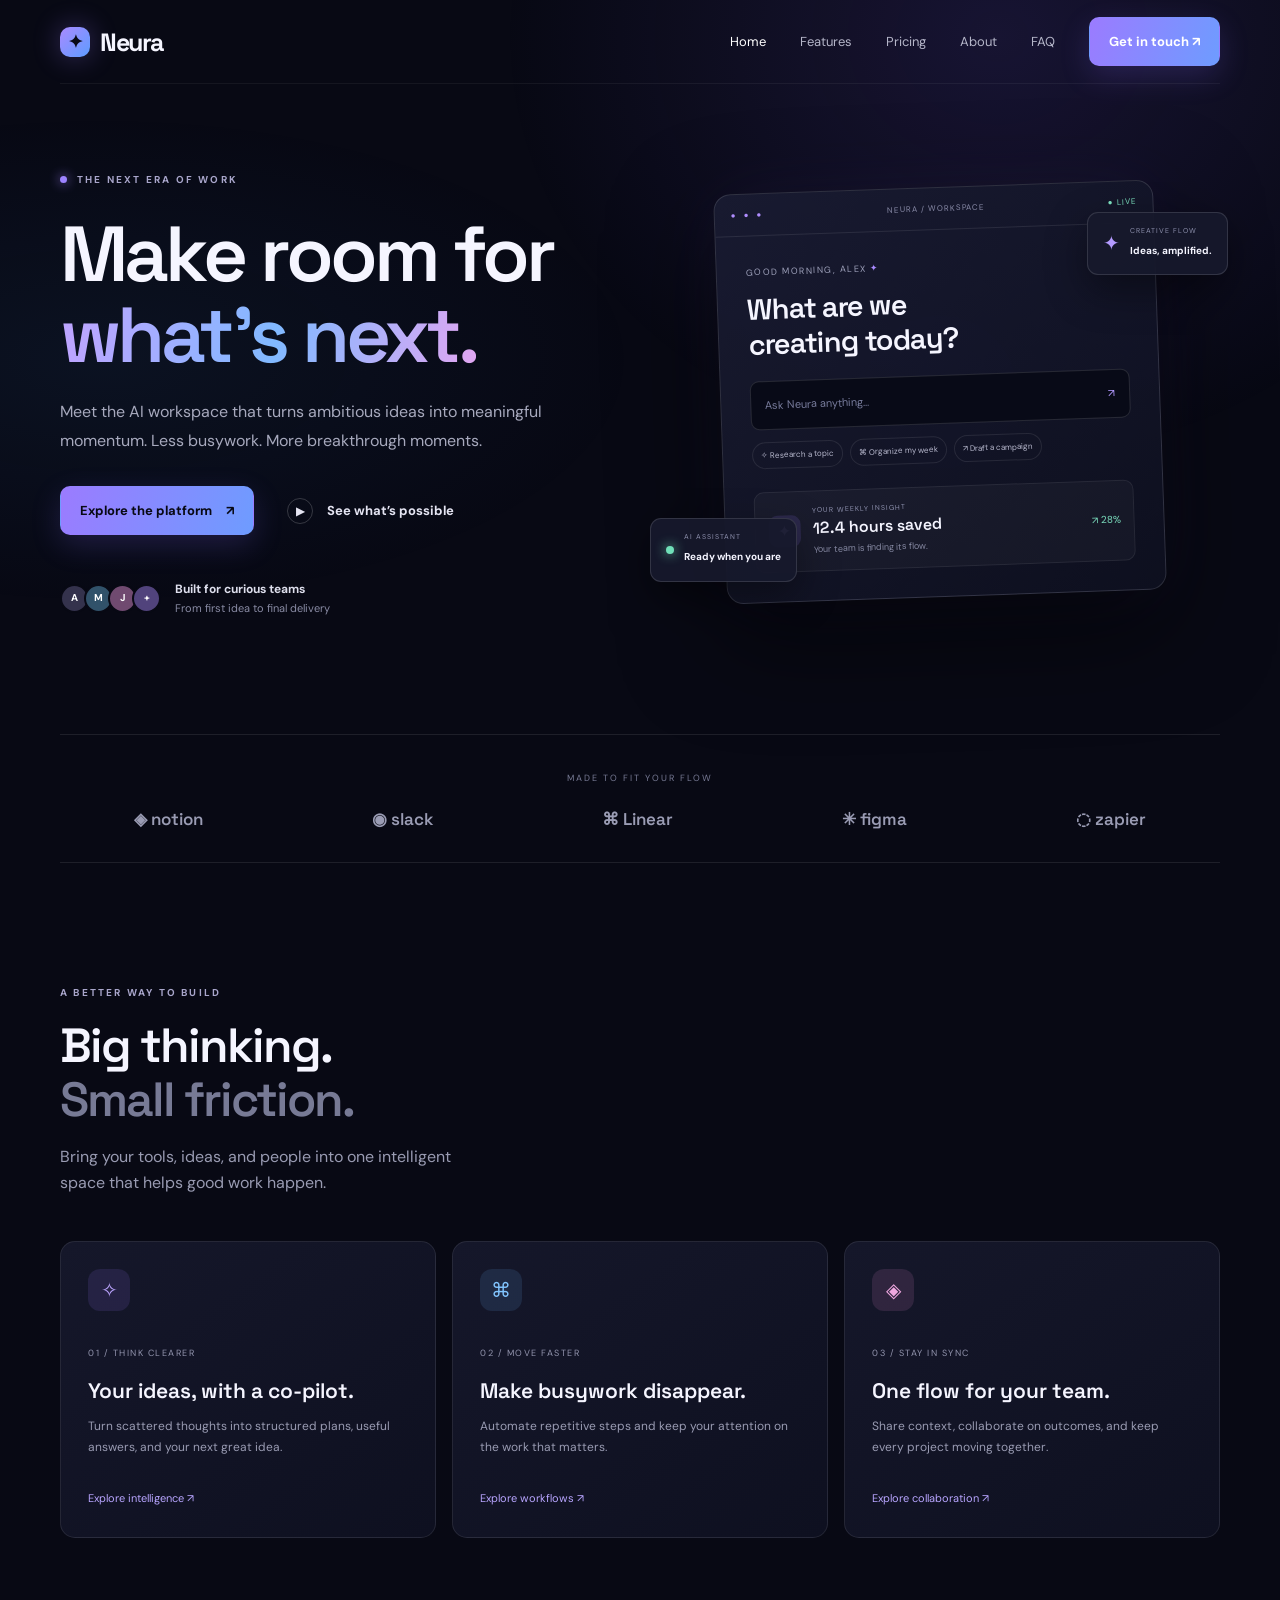
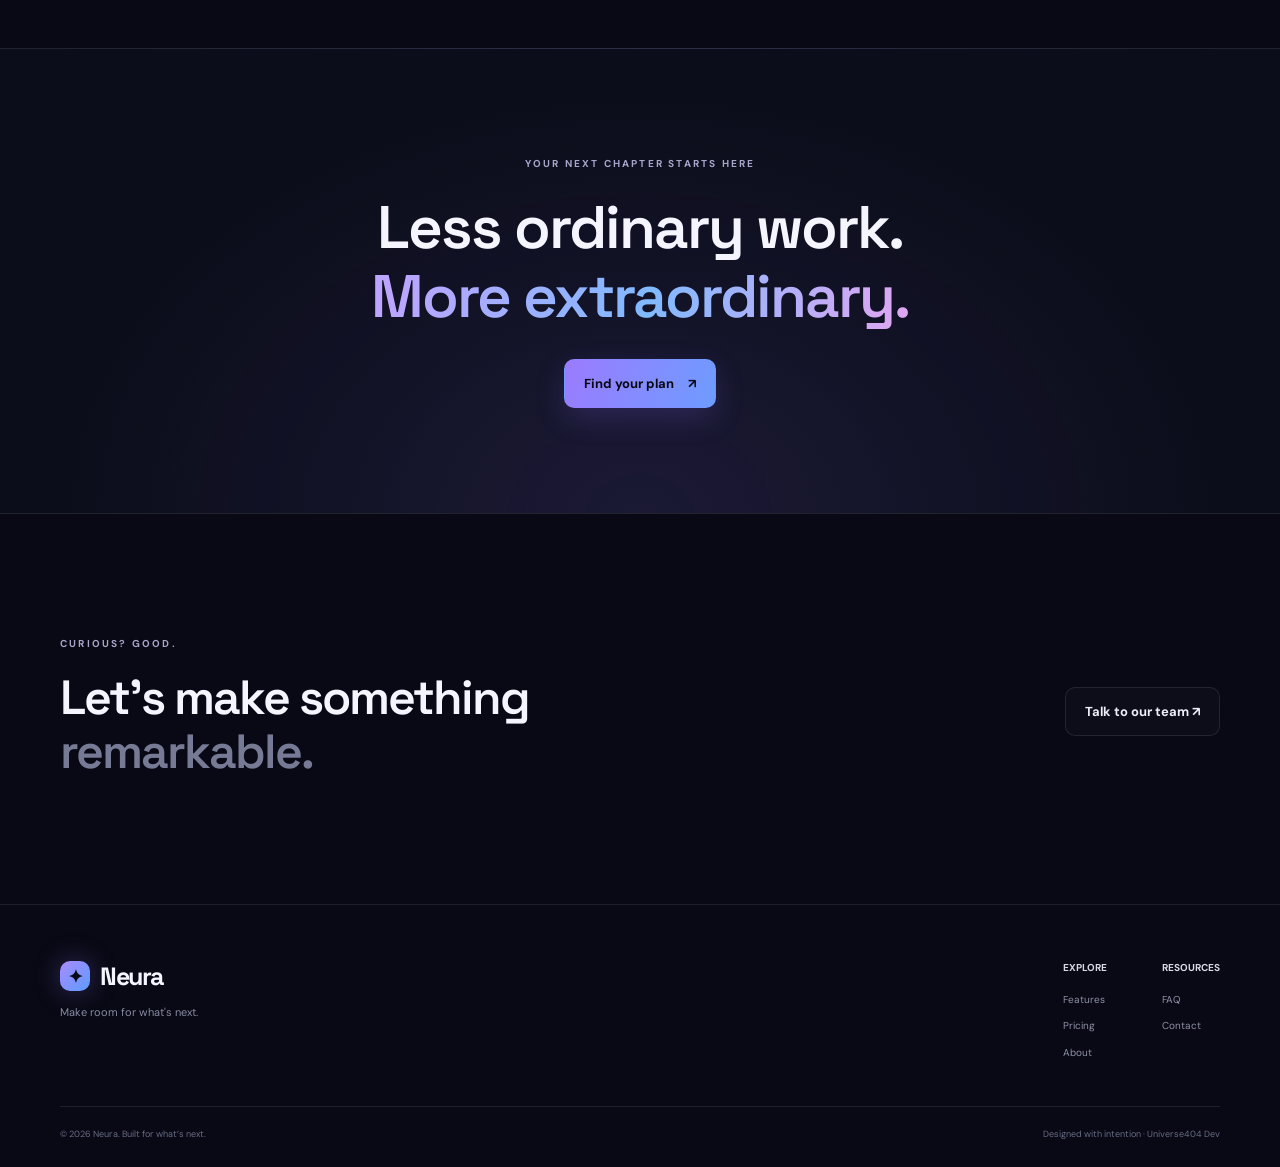
==== index.html @ e38e3bcb "Build Neura AI SaaS landing page template v1.0.0" ====
<!doctype html>
<html lang="en"><head><meta charset="utf-8"><meta name="viewport" content="width=device-width,initial-scale=1"><meta name="description" content="A premium AI SaaS website template for products that think bigger."><meta name="theme-color" content="#080914"><title>Neura — AI that moves work forward</title><link rel="preconnect" href="https://fonts.googleapis.com"><link rel="preconnect" href="https://fonts.gstatic.com" crossorigin><link href="https://fonts.googleapis.com/css2?family=DM+Sans:wght@400;500;600;700&family=Space+Grotesk:wght@400;500;600;700&display=swap" rel="stylesheet"><link rel="stylesheet" href="assets/css/styles.css"></head><body><div id="site-header"></div><main><section class="hero wrap"><div class="hero-copy reveal"><span class="eyebrow"><i></i> THE NEXT ERA OF WORK</span><h1>Make room for<br><span class="gradient">what's next.</span></h1><p class="lead">Meet the AI workspace that turns ambitious ideas into meaningful momentum. Less busywork. More breakthrough moments.</p><div class="hero-actions"><a class="btn btn-primary" data-cta href="pricing.html">Explore the platform <span>↗</span></a><a class="btn btn-quiet" href="features.html"><span class="play">▶</span> See what’s possible</a></div><div class="proof"><div class="avatars"><b>A</b><b>M</b><b>J</b><b>+</b></div><span><strong>Built for curious teams</strong><br>From first idea to final delivery</span></div></div><div class="hero-visual reveal"><div class="orb orb-one"></div><div class="orb orb-two"></div><div class="dashboard"><div class="dash-top"><span class="window-dots">● ● ●</span><span>NEURA / WORKSPACE</span><span class="live">● LIVE</span></div><div class="dash-body"><div class="dash-label">GOOD MORNING, ALEX <span>✦</span></div><h3>What are we<br>creating today?</h3><div class="prompt">Ask Neura anything… <span>↗</span></div><div class="suggestions"><span>✧ Research a topic</span><span>⌘ Organize my week</span><span>↗ Draft a campaign</span></div><div class="insight"><div class="insight-icon">✦</div><div><small>YOUR WEEKLY INSIGHT</small><strong>12.4 hours saved</strong><p>Your team is finding its flow.</p></div><span class="trend">↗ 28%</span></div></div></div><div class="float-card float-a"><span>✦</span><div><small>CREATIVE FLOW</small><b>Ideas, amplified.</b></div></div><div class="float-card float-b"><div class="pulse"></div><div><small>AI ASSISTANT</small><b>Ready when you are</b></div></div></div></section><section class="logo-strip wrap"><p>MADE TO FIT YOUR FLOW</p><div class="logos"><span>◈ notion</span><span>◉ slack</span><span>⌘ Linear</span><span>✳ figma</span><span>◌ zapier</span></div></section><section class="section wrap"><div class="section-heading reveal"><span class="eyebrow">A BETTER WAY TO BUILD</span><h2>Big thinking.<br><span class="muted">Small friction.</span></h2><p>Bring your tools, ideas, and people into one intelligent space that helps good work happen.</p></div><div class="feature-grid"><article class="feature-card reveal"><div class="card-icon violet">✧</div><span class="card-kicker">01 / THINK CLEARER</span><h3>Your ideas, with a co-pilot.</h3><p>Turn scattered thoughts into structured plans, useful answers, and your next great idea.</p><a href="features.html">Explore intelligence ↗</a></article><article class="feature-card reveal"><div class="card-icon blue">⌘</div><span class="card-kicker">02 / MOVE FASTER</span><h3>Make busywork disappear.</h3><p>Automate repetitive steps and keep your attention on the work that matters.</p><a href="features.html">Explore workflows ↗</a></article><article class="feature-card reveal"><div class="card-icon pink">◈</div><span class="card-kicker">03 / STAY IN SYNC</span><h3>One flow for your team.</h3><p>Share context, collaborate on outcomes, and keep every project moving together.</p><a href="features.html">Explore collaboration ↗</a></article></div></section><section class="statement"><div class="wrap statement-inner reveal"><span class="eyebrow">YOUR NEXT CHAPTER STARTS HERE</span><h2>Less ordinary work.<br><span class="gradient">More extraordinary.</span></h2><a class="btn btn-primary" href="pricing.html">Find your plan <span>↗</span></a></div></section><section class="section wrap mini-cta"><div><span class="eyebrow">CURIOUS? GOOD.</span><h2>Let's make something<br><span class="muted">remarkable.</span></h2></div><a class="btn btn-outline" href="contact.html">Talk to our team ↗</a></section></main><div id="site-footer"></div><script src="assets/js/config.js"></script><script src="assets/js/main.js"></script></body></html>
---- assets/css/styles.css ----
:root{--bg:#080914;--surface:#101222;--surface2:#15182c;--line:rgba(255,255,255,.09);--text:#f5f5ff;--muted:#9a9cb4;--purple:#9b7bff;--blue:#69b8ff;--pink:#ee8ed8;--green:#7de2c1;--font:'DM Sans',sans-serif;--display:'Space Grotesk',sans-serif}*{box-sizing:border-box}html{scroll-behavior:smooth}body{margin:0;background:var(--bg);color:var(--text);font-family:var(--font);line-height:1.65;overflow-x:hidden}body:before{content:"";position:fixed;inset:0;pointer-events:none;z-index:-1;background:radial-gradient(ellipse at 78% 4%,rgba(106,80,210,.16),transparent 35%),radial-gradient(ellipse at 8% 40%,rgba(45,111,177,.09),transparent 32%)}a{color:inherit;text-decoration:none}button,input,textarea,select{font:inherit}.wrap{width:min(1160px,calc(100% - 48px));margin-inline:auto}.site-header{height:84px;display:flex;align-items:center;justify-content:space-between;border-bottom:1px solid rgba(255,255,255,.055);position:relative;z-index:10}.brand{font:700 25px var(--display);letter-spacing:-1.5px;display:flex;align-items:center;gap:10px}.brand-mark{width:30px;height:30px;border-radius:10px;background:linear-gradient(135deg,#a98aff,#5d9cff);display:grid;place-items:center;color:#090a17;font-size:18px;box-shadow:0 0 28px #9677ff55}.nav{display:flex;align-items:center;gap:34px;color:#b4b5c8;font-size:13px}.nav a:hover,.nav a[aria-current=page]{color:white}.header-cta{font-size:13px!important;color:white!important}.menu-toggle{display:none;background:none;color:white;border:1px solid var(--line);border-radius:10px;padding:8px 12px}.btn{display:inline-flex;align-items:center;justify-content:center;gap:14px;border-radius:10px;padding:13px 19px;font-size:13px;font-weight:700;transition:.25s transform,.25s box-shadow,.25s background;border:1px solid transparent;cursor:pointer}.btn:hover{transform:translateY(-2px)}.btn-primary{background:linear-gradient(110deg,#9b7bff,#6e9cff);color:#080914;box-shadow:0 10px 30px #846cff30}.btn-primary:hover{box-shadow:0 14px 36px #846cff55}.btn-quiet{color:#e4e4f2}.btn-outline{border-color:var(--line);color:#eeeef8;background:#ffffff05}.btn-outline:hover{background:#ffffff0d}.full{width:100%}.hero{min-height:650px;display:grid;grid-template-columns:1fr 1.02fr;align-items:center;gap:50px;padding-top:35px;padding-bottom:70px}.eyebrow{font-size:10px;letter-spacing:2.2px;font-weight:700;color:#a9a6cb;display:inline-flex;align-items:center;gap:10px}.eyebrow i{width:7px;height:7px;background:#9d83ff;border-radius:50%;box-shadow:0 0 12px #9d83ff}.hero h1,.page-hero h1{font:600 clamp(52px,6.5vw,78px)/1.04 var(--display);letter-spacing:-4px;margin:22px 0}.gradient{background:linear-gradient(100deg,#bca5ff 5%,#81b9ff 52%,#e2a6f2);background-clip:text;color:transparent}.lead{font-size:16px;line-height:1.8;color:#a7a9bd;max-width:500px}.hero-actions{display:flex;align-items:center;gap:13px;margin-top:28px}.play{font-size:11px;border:1px solid #ffffff30;border-radius:50%;width:26px;height:26px;display:grid;place-items:center}.proof{display:flex;align-items:center;gap:14px;margin-top:42px;color:#898ba4;font-size:11px}.proof strong{color:#dedfed;font-size:12px}.avatars{display:flex;padding-left:5px}.avatars b{margin-left:-5px;width:29px;height:29px;border-radius:50%;display:grid;place-items:center;border:2px solid var(--bg);background:#34324c;color:white;font-size:10px}.avatars b:nth-child(2){background:#31526a}.avatars b:nth-child(3){background:#704a70}.avatars b:nth-child(4){background:#51437c}.hero-visual{height:480px;position:relative;display:grid;place-items:center}.orb{position:absolute;border-radius:50%;filter:blur(1px)}.orb-one{width:390px;height:390px;background:radial-gradient(circle,#8b6cff28,transparent 68%);border:1px solid #a48bff18}.orb-two{width:290px;height:290px;border:1px solid #81b9ff24;box-shadow:0 0 90px #6d7aff13}.dashboard{position:relative;width:min(440px,100%);border:1px solid #ffffff20;border-radius:17px;background:linear-gradient(145deg,#191b31f5,#0e1020f5);box-shadow:0 35px 100px #0009,0 0 70px #8d7bff13;transform:rotate(-2deg);overflow:hidden}.dash-top{height:42px;border-bottom:1px solid var(--line);display:flex;align-items:center;justify-content:space-between;padding:0 16px;font-size:8px;letter-spacing:1px;color:#898ba8}.window-dots{color:#b08dff;letter-spacing:3px}.live{color:#7de2c1}.dash-body{padding:29px}.dash-label{font-size:9px;letter-spacing:1.5px;color:#9da0ba}.dash-label span{color:#a98aff}.dash-body h3{font:600 29px/1.2 var(--display);letter-spacing:-1px;margin:12px 0 20px}.prompt{border:1px solid #ffffff20;border-radius:9px;padding:14px;color:#777b9b;font-size:11px;background:#080a17}.prompt span{float:right;color:#b39aff}.suggestions{display:flex;flex-wrap:wrap;gap:7px;margin:12px 0 23px}.suggestions span{font-size:8px;color:#b8b9ce;border:1px solid #ffffff17;border-radius:20px;padding:6px 8px}.insight{display:flex;align-items:center;gap:12px;background:#ffffff08;border:1px solid #ffffff12;padding:13px;border-radius:10px}.insight-icon{width:32px;height:32px;border-radius:9px;background:#9878ff25;color:#bca7ff;display:grid;place-items:center}.insight small,.float-card small{display:block;font-size:7px;letter-spacing:1px;color:#8d90ad}.insight strong{font:600 16px var(--display)}.insight p{margin:0;font-size:9px;color:#8588a1}.trend{margin-left:auto;color:#7de2c1;font-size:10px}.float-card{position:absolute;display:flex;align-items:center;gap:10px;padding:12px 15px;border:1px solid #ffffff20;border-radius:11px;background:#17192cf2;box-shadow:0 15px 40px #0006}.float-card b{font-size:10px}.float-card>span{font-size:20px;color:#b49bff}.float-a{top:60px;right:-8px}.float-b{bottom:50px;left:-10px}.pulse{width:8px;height:8px;background:#70dfb8;border-radius:50%;box-shadow:0 0 12px #70dfb8}.logo-strip{border-top:1px solid var(--line);border-bottom:1px solid var(--line);padding:27px 0 32px;text-align:center}.logo-strip p{font-size:9px;letter-spacing:2px;color:#777a94}.logos{display:flex;justify-content:space-around;align-items:center;gap:20px;color:#9a9cb4;font:600 17px var(--display);margin-top:22px}.section{padding-top:115px;padding-bottom:110px}.section-heading{max-width:580px;margin-bottom:45px}.section-heading h2,.mini-cta h2,.values h2{font:600 48px/1.13 var(--display);letter-spacing:-2px;margin:15px 0}.muted{color:#777a95}.section-heading>p{color:#999bb2;max-width:430px}.feature-grid{display:grid;grid-template-columns:repeat(3,1fr);gap:16px}.feature-card,.detail-card,.price-card{background:linear-gradient(145deg,#15172a,#0e1020);border:1px solid var(--line);border-radius:15px;padding:27px;position:relative}.feature-card{min-height:280px}.card-icon{width:42px;height:42px;border-radius:12px;display:grid;place-items:center;font-size:20px;margin-bottom:27px}.violet{background:#9b7bff20;color:#bca5ff}.blue{background:#69b8ff20;color:#82c5ff}.pink{background:#ee8ed820;color:#f0a8e0}.green{background:#7de2c120;color:#7de2c1}.card-kicker{font-size:9px;letter-spacing:1.5px;color:#9294ad}.feature-card h3{font:600 21px var(--display);margin:12px 0}.feature-card p,.detail-card p,.price-card p{font-size:12px;color:#999bb2;line-height:1.8}.feature-card>a,.faq-intro>a{display:inline-block;margin-top:18px;font-size:11px;color:#b8a5ff}.statement{border-top:1px solid var(--line);border-bottom:1px solid var(--line);background:radial-gradient(ellipse at 50% 100%,#7861d126,transparent 65%),#0b0d1a}.statement-inner{text-align:center;padding-top:100px;padding-bottom:105px}.statement h2{font:600 clamp(40px,5vw,60px)/1.15 var(--display);letter-spacing:-2px;margin:17px 0 28px}.mini-cta{display:flex;align-items:center;justify-content:space-between}.page-hero{padding-top:105px;padding-bottom:55px}.page-hero h1{font-size:clamp(48px,6vw,68px);max-width:850px}.page-hero .lead{max-width:570px}.feature-detail-grid{display:grid;grid-template-columns:repeat(2,1fr);gap:17px;padding-top:20px}.detail-card{padding:35px;min-height:340px}.detail-number{position:absolute;right:28px;top:25px;color:#555873;font:500 13px var(--display)}.detail-card h2{font:600 25px var(--display);margin:5px 0}.detail-card ul,.price-card ul{padding:0;list-style:none;margin-top:23px}.detail-card li,.price-card li{font-size:11px;color:#b2b3c6;padding:8px 0;border-top:1px solid #ffffff0c}.detail-card li:before,.price-card li:before{content:'✦';color:#a98aff;margin-right:10px}.billing-switch{display:inline-flex;padding:5px;background:#ffffff09;border:1px solid var(--line);border-radius:10px;margin-top:24px}.billing{border:0;background:transparent;color:#999bb2;padding:8px 13px;border-radius:7px;font-size:11px;cursor:pointer}.billing.active{background:#29243f;color:white}.billing span{color:#8de0c2;margin-left:5px}.pricing-grid{display:grid;grid-template-columns:repeat(3,1fr);gap:16px;padding-bottom:30px}.price-card{padding:30px 25px}.price-card h2{font:600 25px var(--display);margin:10px 0 0}.price-card p{min-height:43px;margin:4px 0}.price{display:flex;align-items:baseline;gap:7px;margin:22px 0}.price strong{font:600 36px var(--display);letter-spacing:-1px}.price span{font-size:10px;color:#898ba4}.price-featured{border-color:#9c80ff70;background:linear-gradient(150deg,#292142,#111326);box-shadow:0 15px 50px #8c70ff16}.popular{position:absolute;right:20px;top:18px;font-size:8px;letter-spacing:1px;color:#bba8ff}.fine-print{font-size:10px;color:#777a94;text-align:center;padding-bottom:80px}.about-layout{display:grid;grid-template-columns:1fr 1fr;gap:100px;align-items:center}.about-art{height:370px;position:relative;display:grid;place-items:center}.about-orbit{position:absolute;border:1px solid #a18bff35;border-radius:50%;transform:rotate(-25deg)}.orbit-a{width:320px;height:180px}.orbit-b{width:270px;height:270px;border-color:#6ab8ff30}.about-core{width:125px;height:125px;border-radius:38px;background:linear-gradient(145deg,#bba4ff,#568fff);display:grid;place-content:center;text-align:center;color:#090a17;font-size:34px;box-shadow:0 0 100px #8b7bff50;transform:rotate(10deg)}.about-core small{font:700 8px var(--font);letter-spacing:1px}.about-copy h2{font:600 42px/1.12 var(--display);letter-spacing:-2px}.about-copy p,.value-list p{color:#9a9cb4;font-size:13px;line-height:1.9}.about-copy .btn{margin-top:15px}.values{display:grid;grid-template-columns:.8fr 1.2fr;gap:80px;border-top:1px solid var(--line)}.value-list article{display:flex;gap:24px;padding:18px 0;border-bottom:1px solid var(--line)}.value-list article>b{font:600 13px var(--display);color:#a78bff}.value-list h3{font:600 17px var(--display);margin:0}.value-list p{margin:4px 0}.contact-layout{display:grid;grid-template-columns:.8fr 1.2fr;gap:90px;padding-top:20px;padding-bottom:110px}.contact-aside h2{font:600 35px/1.15 var(--display);letter-spacing:-1px}.contact-aside>p{font-size:13px;color:#9a9cb4;line-height:1.9}.contact-note{display:flex;gap:12px;margin-top:38px}.contact-note>span{color:#b49aff;font-size:20px}.contact-note b,.contact-note small{display:block}.contact-note b{font-size:12px}.contact-note small{font-size:10px;color:#888ba5}.contact-form{padding:30px;border:1px solid var(--line);border-radius:15px;background:#111325}.contact-form label{display:block;font-size:11px;color:#c5c6d7;margin-bottom:17px}.contact-form input,.contact-form textarea,.contact-form select{display:block;width:100%;margin-top:7px;background:#090b19;border:1px solid #ffffff16;border-radius:8px;padding:12px;color:white;outline:none;font-size:12px}.contact-form input:focus,.contact-form textarea:focus,.contact-form select:focus{border-color:#9c80ff}.contact-form textarea{resize:vertical}.form-status{font-size:10px;color:#898ba4;text-align:center}.faq-layout{display:grid;grid-template-columns:.65fr 1.35fr;gap:85px;padding-top:20px;padding-bottom:120px}.faq-intro h2{font:600 25px var(--display)}.faq-intro p{font-size:12px;color:#999bb2}.faq-list details{border-bottom:1px solid var(--line);padding:20px 0}.faq-list summary{cursor:pointer;list-style:none;font:500 16px var(--display);display:flex;justify-content:space-between;gap:20px}.faq-list summary::-webkit-details-marker{display:none}.faq-list summary:after{content:'+';color:#b39aff;font-size:20px}.faq-list details[open] summary:after{content:'−'}.faq-list details p{font-size:12px;color:#9a9cb4;line-height:1.9;max-width:650px}.site-footer{border-top:1px solid var(--line);padding:55px 0 25px}.footer-main{display:flex;justify-content:space-between;gap:40px;padding-bottom:45px}.footer-brand p{font-size:11px;color:#898ba4;max-width:260px}.footer-links{display:flex;gap:55px}.footer-links div{display:grid;gap:10px;align-content:start}.footer-links b{font-size:10px;color:#d9d9e7;margin-bottom:5px}.footer-links a{font-size:10px;color:#8f91a8}.footer-bottom{border-top:1px solid var(--line);padding-top:20px;display:flex;justify-content:space-between;color:#696c85;font-size:9px}.reveal{opacity:0;transform:translateY(18px);transition:opacity .7s ease,transform .7s ease}.reveal.visible{opacity:1;transform:translateY(0)}@media(max-width:850px){.hero{grid-template-columns:1fr;gap:10px;padding-top:80px}.hero-copy{max-width:650px}.hero-visual{height:420px}.feature-grid,.pricing-grid{grid-template-columns:1fr 1fr}.pricing-grid .price-card:last-child{grid-column:1/-1}.about-layout,.contact-layout{gap:45px}.faq-layout{gap:40px}}@media(max-width:640px){.wrap{width:min(100% - 34px,1160px)}.site-header{height:70px}.menu-toggle{display:block}.nav{display:none;position:absolute;top:69px;left:0;right:0;padding:20px;background:#101222;border:1px solid var(--line);border-radius:0 0 13px 13px;flex-direction:column;align-items:stretch;gap:18px}.nav.open{display:flex}.nav a{padding:4px}.hero{padding-top:65px;padding-bottom:35px;min-height:auto}.hero h1{font-size:54px;letter-spacing:-3px}.lead{font-size:14px}.hero-actions{align-items:flex-start;flex-direction:column}.hero-visual{height:360px;margin-top:10px}.dashboard{width:92%}.dash-body{padding:22px}.float-a{right:-3px;top:25px}.float-b{left:-3px;bottom:20px}.logos{flex-wrap:wrap;font-size:14px}.section{padding-top:75px;padding-bottom:75px}.section-heading h2,.mini-cta h2,.values h2{font-size:39px}.feature-grid,.feature-detail-grid,.pricing-grid{grid-template-columns:1fr}.pricing-grid .price-card:last-child{grid-column:auto}.feature-card{min-height:0}.mini-cta{align-items:flex-start;flex-direction:column;gap:20px}.page-hero{padding-top:75px;padding-bottom:30px}.page-hero h1{font-size:48px;letter-spacing:-2.5px}.about-layout,.values,.contact-layout,.faq-layout{grid-template-columns:1fr;gap:30px}.about-art{height:270px}.about-orbit.orbit-a{width:260px;height:150px}.about-orbit.orbit-b{width:220px;height:220px}.about-copy h2{font-size:37px}.values{padding-top:70px}.contact-form{padding:20px}.faq-layout{padding-bottom:80px}.footer-main{flex-direction:column}.footer-links{gap:35px}.footer-bottom{gap:15px;flex-direction:column}.statement-inner{padding-top:75px;padding-bottom:75px}}@media(prefers-reduced-motion:reduce){*,*:before,*:after{scroll-behavior:auto!important;transition:none!important}.reveal{opacity:1;transform:none}}
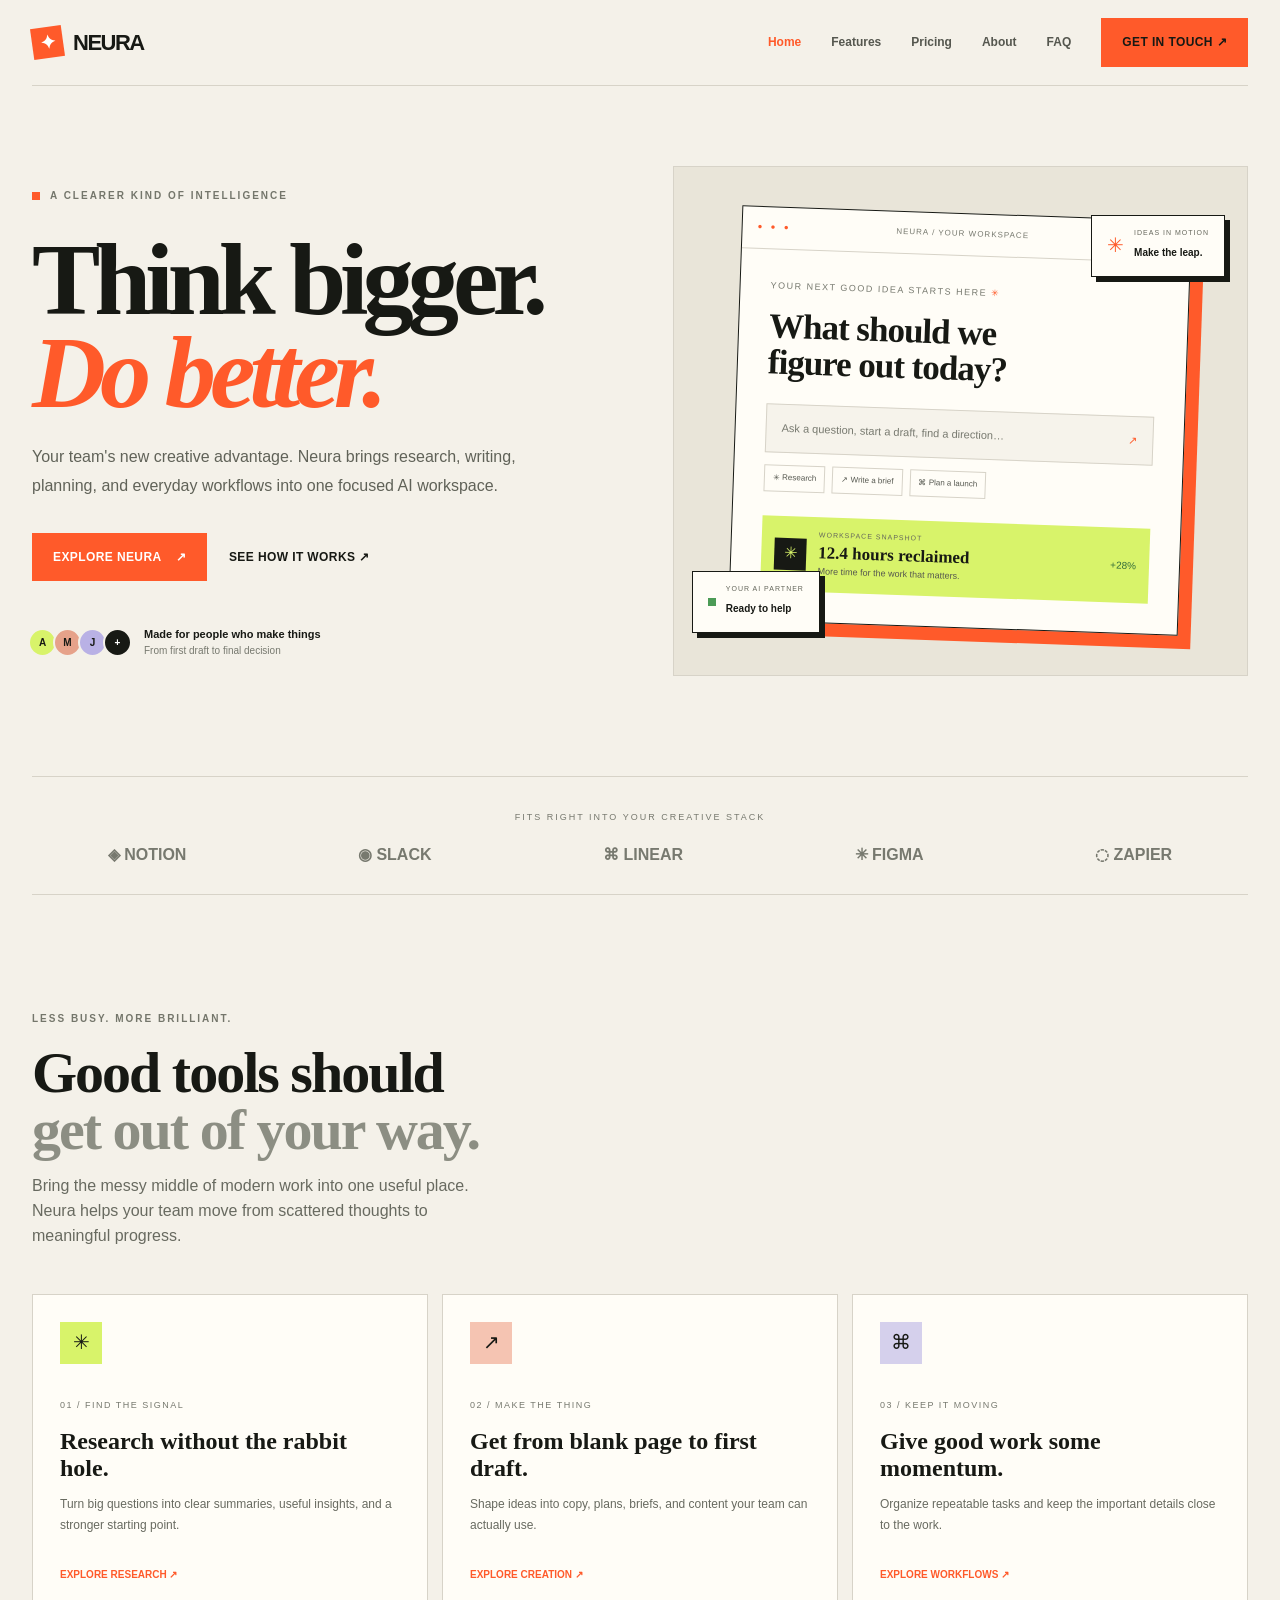
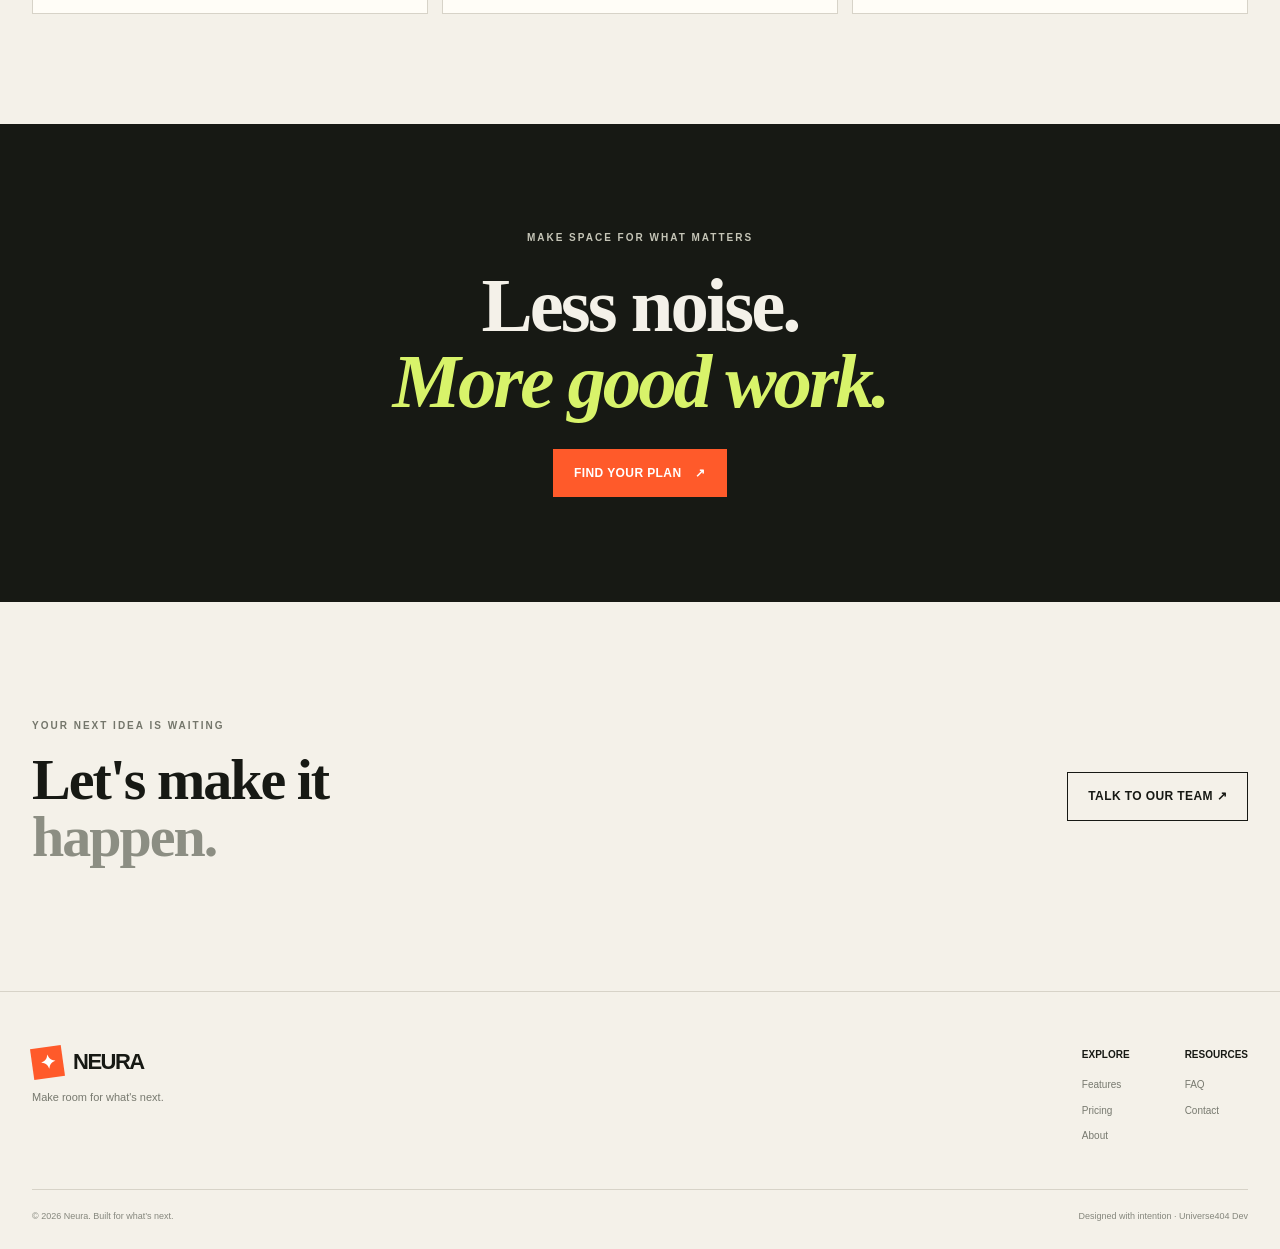
==== commit e1ad7c5e: "Rebuild Neura homepage with original editorial layout" ====
--- a/index.html
+++ b/index.html
@@ -1,2 +1,2 @@
 <!doctype html>
-<html lang="en"><head><meta charset="utf-8"><meta name="viewport" content="width=device-width,initial-scale=1"><meta name="description" content="A premium AI SaaS website template for products that think bigger."><meta name="theme-color" content="#080914"><title>Neura — AI that moves work forward</title><link rel="preconnect" href="https://fonts.googleapis.com"><link rel="preconnect" href="https://fonts.gstatic.com" crossorigin><link href="https://fonts.googleapis.com/css2?family=DM+Sans:wght@400;500;600;700&family=Space+Grotesk:wght@400;500;600;700&display=swap" rel="stylesheet"><link rel="stylesheet" href="assets/css/styles.css"></head><body><div id="site-header"></div><main><section class="hero wrap"><div class="hero-copy reveal"><span class="eyebrow"><i></i> THE NEXT ERA OF WORK</span><h1>Make room for<br><span class="gradient">what's next.</span></h1><p class="lead">Meet the AI workspace that turns ambitious ideas into meaningful momentum. Less busywork. More breakthrough moments.</p><div class="hero-actions"><a class="btn btn-primary" data-cta href="pricing.html">Explore the platform <span>↗</span></a><a class="btn btn-quiet" href="features.html"><span class="play">▶</span> See what’s possible</a></div><div class="proof"><div class="avatars"><b>A</b><b>M</b><b>J</b><b>+</b></div><span><strong>Built for curious teams</strong><br>From first idea to final delivery</span></div></div><div class="hero-visual reveal"><div class="orb orb-one"></div><div class="orb orb-two"></div><div class="dashboard"><div class="dash-top"><span class="window-dots">● ● ●</span><span>NEURA / WORKSPACE</span><span class="live">● LIVE</span></div><div class="dash-body"><div class="dash-label">GOOD MORNING, ALEX <span>✦</span></div><h3>What are we<br>creating today?</h3><div class="prompt">Ask Neura anything… <span>↗</span></div><div class="suggestions"><span>✧ Research a topic</span><span>⌘ Organize my week</span><span>↗ Draft a campaign</span></div><div class="insight"><div class="insight-icon">✦</div><div><small>YOUR WEEKLY INSIGHT</small><strong>12.4 hours saved</strong><p>Your team is finding its flow.</p></div><span class="trend">↗ 28%</span></div></div></div><div class="float-card float-a"><span>✦</span><div><small>CREATIVE FLOW</small><b>Ideas, amplified.</b></div></div><div class="float-card float-b"><div class="pulse"></div><div><small>AI ASSISTANT</small><b>Ready when you are</b></div></div></div></section><section class="logo-strip wrap"><p>MADE TO FIT YOUR FLOW</p><div class="logos"><span>◈ notion</span><span>◉ slack</span><span>⌘ Linear</span><span>✳ figma</span><span>◌ zapier</span></div></section><section class="section wrap"><div class="section-heading reveal"><span class="eyebrow">A BETTER WAY TO BUILD</span><h2>Big thinking.<br><span class="muted">Small friction.</span></h2><p>Bring your tools, ideas, and people into one intelligent space that helps good work happen.</p></div><div class="feature-grid"><article class="feature-card reveal"><div class="card-icon violet">✧</div><span class="card-kicker">01 / THINK CLEARER</span><h3>Your ideas, with a co-pilot.</h3><p>Turn scattered thoughts into structured plans, useful answers, and your next great idea.</p><a href="features.html">Explore intelligence ↗</a></article><article class="feature-card reveal"><div class="card-icon blue">⌘</div><span class="card-kicker">02 / MOVE FASTER</span><h3>Make busywork disappear.</h3><p>Automate repetitive steps and keep your attention on the work that matters.</p><a href="features.html">Explore workflows ↗</a></article><article class="feature-card reveal"><div class="card-icon pink">◈</div><span class="card-kicker">03 / STAY IN SYNC</span><h3>One flow for your team.</h3><p>Share context, collaborate on outcomes, and keep every project moving together.</p><a href="features.html">Explore collaboration ↗</a></article></div></section><section class="statement"><div class="wrap statement-inner reveal"><span class="eyebrow">YOUR NEXT CHAPTER STARTS HERE</span><h2>Less ordinary work.<br><span class="gradient">More extraordinary.</span></h2><a class="btn btn-primary" href="pricing.html">Find your plan <span>↗</span></a></div></section><section class="section wrap mini-cta"><div><span class="eyebrow">CURIOUS? GOOD.</span><h2>Let's make something<br><span class="muted">remarkable.</span></h2></div><a class="btn btn-outline" href="contact.html">Talk to our team ↗</a></section></main><div id="site-footer"></div><script src="assets/js/config.js"></script><script src="assets/js/main.js"></script></body></html>+<html lang="en"><head><meta charset="utf-8"><meta name="viewport" content="width=device-width,initial-scale=1"><meta name="description" content="A distinctive AI workspace template for teams that want to think bigger and work smarter."><meta name="theme-color" content="#f4f1e9"><title>Neura — Make room for better ideas</title><link rel="stylesheet" href="assets/css/styles.css"></head><body><div id="site-header"></div><main><section class="hero wrap"><div class="hero-copy reveal"><span class="eyebrow"><i></i> A CLEARER KIND OF INTELLIGENCE</span><h1>Think bigger.<br><span class="gradient">Do better.</span></h1><p class="lead">Your team's new creative advantage. Neura brings research, writing, planning, and everyday workflows into one focused AI workspace.</p><div class="hero-actions"><a class="btn btn-primary" data-cta href="pricing.html">Explore Neura <span>↗</span></a><a class="btn btn-quiet" href="features.html">See how it works ↗</a></div><div class="proof"><div class="avatars"><b>A</b><b>M</b><b>J</b><b>+</b></div><span><strong>Made for people who make things</strong><br>From first draft to final decision</span></div></div><div class="hero-visual reveal"><div class="dashboard"><div class="dash-top"><span class="window-dots">● ● ●</span><span>NEURA / YOUR WORKSPACE</span><span class="live">● READY</span></div><div class="dash-body"><div class="dash-label">YOUR NEXT GOOD IDEA STARTS HERE <span>✳</span></div><h3>What should we<br>figure out today?</h3><div class="prompt">Ask a question, start a draft, find a direction… <span>↗</span></div><div class="suggestions"><span>✳ Research</span><span>↗ Write a brief</span><span>⌘ Plan a launch</span></div><div class="insight"><div class="insight-icon">✳</div><div><small>WORKSPACE SNAPSHOT</small><strong>12.4 hours reclaimed</strong><p>More time for the work that matters.</p></div><span class="trend">+28%</span></div></div></div><div class="float-card float-a"><span>✳</span><div><small>IDEAS IN MOTION</small><b>Make the leap.</b></div></div><div class="float-card float-b"><div class="pulse"></div><div><small>YOUR AI PARTNER</small><b>Ready to help</b></div></div></div></section><section class="logo-strip wrap"><p>FITS RIGHT INTO YOUR CREATIVE STACK</p><div class="logos"><span>◈ notion</span><span>◉ slack</span><span>⌘ linear</span><span>✳ figma</span><span>◌ zapier</span></div></section><section class="section wrap"><div class="section-heading reveal"><span class="eyebrow">LESS BUSY. MORE BRILLIANT.</span><h2>Good tools should<br><span class="muted">get out of your way.</span></h2><p>Bring the messy middle of modern work into one useful place. Neura helps your team move from scattered thoughts to meaningful progress.</p></div><div class="feature-grid"><article class="feature-card reveal"><div class="card-icon violet">✳</div><span class="card-kicker">01 / FIND THE SIGNAL</span><h3>Research without the rabbit hole.</h3><p>Turn big questions into clear summaries, useful insights, and a stronger starting point.</p><a href="features.html">Explore research ↗</a></article><article class="feature-card reveal"><div class="card-icon blue">↗</div><span class="card-kicker">02 / MAKE THE THING</span><h3>Get from blank page to first draft.</h3><p>Shape ideas into copy, plans, briefs, and content your team can actually use.</p><a href="features.html">Explore creation ↗</a></article><article class="feature-card reveal"><div class="card-icon pink">⌘</div><span class="card-kicker">03 / KEEP IT MOVING</span><h3>Give good work some momentum.</h3><p>Organize repeatable tasks and keep the important details close to the work.</p><a href="features.html">Explore workflows ↗</a></article></div></section><section class="statement"><div class="wrap statement-inner reveal"><span class="eyebrow">MAKE SPACE FOR WHAT MATTERS</span><h2>Less noise.<br><span class="gradient">More good work.</span></h2><a class="btn btn-primary" href="pricing.html">Find your plan <span>↗</span></a></div></section><section class="section wrap mini-cta"><div><span class="eyebrow">YOUR NEXT IDEA IS WAITING</span><h2>Let's make it<br><span class="muted">happen.</span></h2></div><a class="btn btn-outline" href="contact.html">Talk to our team ↗</a></section></main><div id="site-footer"></div><script src="assets/js/config.js"></script><script src="assets/js/main.js"></script></body></html>
--- a/assets/css/styles.css
+++ b/assets/css/styles.css
@@ -1 +1 @@
-:root{--bg:#080914;--surface:#101222;--surface2:#15182c;--line:rgba(255,255,255,.09);--text:#f5f5ff;--muted:#9a9cb4;--purple:#9b7bff;--blue:#69b8ff;--pink:#ee8ed8;--green:#7de2c1;--font:'DM Sans',sans-serif;--display:'Space Grotesk',sans-serif}*{box-sizing:border-box}html{scroll-behavior:smooth}body{margin:0;background:var(--bg);color:var(--text);font-family:var(--font);line-height:1.65;overflow-x:hidden}body:before{content:"";position:fixed;inset:0;pointer-events:none;z-index:-1;background:radial-gradient(ellipse at 78% 4%,rgba(106,80,210,.16),transparent 35%),radial-gradient(ellipse at 8% 40%,rgba(45,111,177,.09),transparent 32%)}a{color:inherit;text-decoration:none}button,input,textarea,select{font:inherit}.wrap{width:min(1160px,calc(100% - 48px));margin-inline:auto}.site-header{height:84px;display:flex;align-items:center;justify-content:space-between;border-bottom:1px solid rgba(255,255,255,.055);position:relative;z-index:10}.brand{font:700 25px var(--display);letter-spacing:-1.5px;display:flex;align-items:center;gap:10px}.brand-mark{width:30px;height:30px;border-radius:10px;background:linear-gradient(135deg,#a98aff,#5d9cff);display:grid;place-items:center;color:#090a17;font-size:18px;box-shadow:0 0 28px #9677ff55}.nav{display:flex;align-items:center;gap:34px;color:#b4b5c8;font-size:13px}.nav a:hover,.nav a[aria-current=page]{color:white}.header-cta{font-size:13px!important;color:white!important}.menu-toggle{display:none;background:none;color:white;border:1px solid var(--line);border-radius:10px;padding:8px 12px}.btn{display:inline-flex;align-items:center;justify-content:center;gap:14px;border-radius:10px;padding:13px 19px;font-size:13px;font-weight:700;transition:.25s transform,.25s box-shadow,.25s background;border:1px solid transparent;cursor:pointer}.btn:hover{transform:translateY(-2px)}.btn-primary{background:linear-gradient(110deg,#9b7bff,#6e9cff);color:#080914;box-shadow:0 10px 30px #846cff30}.btn-primary:hover{box-shadow:0 14px 36px #846cff55}.btn-quiet{color:#e4e4f2}.btn-outline{border-color:var(--line);color:#eeeef8;background:#ffffff05}.btn-outline:hover{background:#ffffff0d}.full{width:100%}.hero{min-height:650px;display:grid;grid-template-columns:1fr 1.02fr;align-items:center;gap:50px;padding-top:35px;padding-bottom:70px}.eyebrow{font-size:10px;letter-spacing:2.2px;font-weight:700;color:#a9a6cb;display:inline-flex;align-items:center;gap:10px}.eyebrow i{width:7px;height:7px;background:#9d83ff;border-radius:50%;box-shadow:0 0 12px #9d83ff}.hero h1,.page-hero h1{font:600 clamp(52px,6.5vw,78px)/1.04 var(--display);letter-spacing:-4px;margin:22px 0}.gradient{background:linear-gradient(100deg,#bca5ff 5%,#81b9ff 52%,#e2a6f2);background-clip:text;color:transparent}.lead{font-size:16px;line-height:1.8;color:#a7a9bd;max-width:500px}.hero-actions{display:flex;align-items:center;gap:13px;margin-top:28px}.play{font-size:11px;border:1px solid #ffffff30;border-radius:50%;width:26px;height:26px;display:grid;place-items:center}.proof{display:flex;align-items:center;gap:14px;margin-top:42px;color:#898ba4;font-size:11px}.proof strong{color:#dedfed;font-size:12px}.avatars{display:flex;padding-left:5px}.avatars b{margin-left:-5px;width:29px;height:29px;border-radius:50%;display:grid;place-items:center;border:2px solid var(--bg);background:#34324c;color:white;font-size:10px}.avatars b:nth-child(2){background:#31526a}.avatars b:nth-child(3){background:#704a70}.avatars b:nth-child(4){background:#51437c}.hero-visual{height:480px;position:relative;display:grid;place-items:center}.orb{position:absolute;border-radius:50%;filter:blur(1px)}.orb-one{width:390px;height:390px;background:radial-gradient(circle,#8b6cff28,transparent 68%);border:1px solid #a48bff18}.orb-two{width:290px;height:290px;border:1px solid #81b9ff24;box-shadow:0 0 90px #6d7aff13}.dashboard{position:relative;width:min(440px,100%);border:1px solid #ffffff20;border-radius:17px;background:linear-gradient(145deg,#191b31f5,#0e1020f5);box-shadow:0 35px 100px #0009,0 0 70px #8d7bff13;transform:rotate(-2deg);overflow:hidden}.dash-top{height:42px;border-bottom:1px solid var(--line);display:flex;align-items:center;justify-content:space-between;padding:0 16px;font-size:8px;letter-spacing:1px;color:#898ba8}.window-dots{color:#b08dff;letter-spacing:3px}.live{color:#7de2c1}.dash-body{padding:29px}.dash-label{font-size:9px;letter-spacing:1.5px;color:#9da0ba}.dash-label span{color:#a98aff}.dash-body h3{font:600 29px/1.2 var(--display);letter-spacing:-1px;margin:12px 0 20px}.prompt{border:1px solid #ffffff20;border-radius:9px;padding:14px;color:#777b9b;font-size:11px;background:#080a17}.prompt span{float:right;color:#b39aff}.suggestions{display:flex;flex-wrap:wrap;gap:7px;margin:12px 0 23px}.suggestions span{font-size:8px;color:#b8b9ce;border:1px solid #ffffff17;border-radius:20px;padding:6px 8px}.insight{display:flex;align-items:center;gap:12px;background:#ffffff08;border:1px solid #ffffff12;padding:13px;border-radius:10px}.insight-icon{width:32px;height:32px;border-radius:9px;background:#9878ff25;color:#bca7ff;display:grid;place-items:center}.insight small,.float-card small{display:block;font-size:7px;letter-spacing:1px;color:#8d90ad}.insight strong{font:600 16px var(--display)}.insight p{margin:0;font-size:9px;color:#8588a1}.trend{margin-left:auto;color:#7de2c1;font-size:10px}.float-card{position:absolute;display:flex;align-items:center;gap:10px;padding:12px 15px;border:1px solid #ffffff20;border-radius:11px;background:#17192cf2;box-shadow:0 15px 40px #0006}.float-card b{font-size:10px}.float-card>span{font-size:20px;color:#b49bff}.float-a{top:60px;right:-8px}.float-b{bottom:50px;left:-10px}.pulse{width:8px;height:8px;background:#70dfb8;border-radius:50%;box-shadow:0 0 12px #70dfb8}.logo-strip{border-top:1px solid var(--line);border-bottom:1px solid var(--line);padding:27px 0 32px;text-align:center}.logo-strip p{font-size:9px;letter-spacing:2px;color:#777a94}.logos{display:flex;justify-content:space-around;align-items:center;gap:20px;color:#9a9cb4;font:600 17px var(--display);margin-top:22px}.section{padding-top:115px;padding-bottom:110px}.section-heading{max-width:580px;margin-bottom:45px}.section-heading h2,.mini-cta h2,.values h2{font:600 48px/1.13 var(--display);letter-spacing:-2px;margin:15px 0}.muted{color:#777a95}.section-heading>p{color:#999bb2;max-width:430px}.feature-grid{display:grid;grid-template-columns:repeat(3,1fr);gap:16px}.feature-card,.detail-card,.price-card{background:linear-gradient(145deg,#15172a,#0e1020);border:1px solid var(--line);border-radius:15px;padding:27px;position:relative}.feature-card{min-height:280px}.card-icon{width:42px;height:42px;border-radius:12px;display:grid;place-items:center;font-size:20px;margin-bottom:27px}.violet{background:#9b7bff20;color:#bca5ff}.blue{background:#69b8ff20;color:#82c5ff}.pink{background:#ee8ed820;color:#f0a8e0}.green{background:#7de2c120;color:#7de2c1}.card-kicker{font-size:9px;letter-spacing:1.5px;color:#9294ad}.feature-card h3{font:600 21px var(--display);margin:12px 0}.feature-card p,.detail-card p,.price-card p{font-size:12px;color:#999bb2;line-height:1.8}.feature-card>a,.faq-intro>a{display:inline-block;margin-top:18px;font-size:11px;color:#b8a5ff}.statement{border-top:1px solid var(--line);border-bottom:1px solid var(--line);background:radial-gradient(ellipse at 50% 100%,#7861d126,transparent 65%),#0b0d1a}.statement-inner{text-align:center;padding-top:100px;padding-bottom:105px}.statement h2{font:600 clamp(40px,5vw,60px)/1.15 var(--display);letter-spacing:-2px;margin:17px 0 28px}.mini-cta{display:flex;align-items:center;justify-content:space-between}.page-hero{padding-top:105px;padding-bottom:55px}.page-hero h1{font-size:clamp(48px,6vw,68px);max-width:850px}.page-hero .lead{max-width:570px}.feature-detail-grid{display:grid;grid-template-columns:repeat(2,1fr);gap:17px;padding-top:20px}.detail-card{padding:35px;min-height:340px}.detail-number{position:absolute;right:28px;top:25px;color:#555873;font:500 13px var(--display)}.detail-card h2{font:600 25px var(--display);margin:5px 0}.detail-card ul,.price-card ul{padding:0;list-style:none;margin-top:23px}.detail-card li,.price-card li{font-size:11px;color:#b2b3c6;padding:8px 0;border-top:1px solid #ffffff0c}.detail-card li:before,.price-card li:before{content:'✦';color:#a98aff;margin-right:10px}.billing-switch{display:inline-flex;padding:5px;background:#ffffff09;border:1px solid var(--line);border-radius:10px;margin-top:24px}.billing{border:0;background:transparent;color:#999bb2;padding:8px 13px;border-radius:7px;font-size:11px;cursor:pointer}.billing.active{background:#29243f;color:white}.billing span{color:#8de0c2;margin-left:5px}.pricing-grid{display:grid;grid-template-columns:repeat(3,1fr);gap:16px;padding-bottom:30px}.price-card{padding:30px 25px}.price-card h2{font:600 25px var(--display);margin:10px 0 0}.price-card p{min-height:43px;margin:4px 0}.price{display:flex;align-items:baseline;gap:7px;margin:22px 0}.price strong{font:600 36px var(--display);letter-spacing:-1px}.price span{font-size:10px;color:#898ba4}.price-featured{border-color:#9c80ff70;background:linear-gradient(150deg,#292142,#111326);box-shadow:0 15px 50px #8c70ff16}.popular{position:absolute;right:20px;top:18px;font-size:8px;letter-spacing:1px;color:#bba8ff}.fine-print{font-size:10px;color:#777a94;text-align:center;padding-bottom:80px}.about-layout{display:grid;grid-template-columns:1fr 1fr;gap:100px;align-items:center}.about-art{height:370px;position:relative;display:grid;place-items:center}.about-orbit{position:absolute;border:1px solid #a18bff35;border-radius:50%;transform:rotate(-25deg)}.orbit-a{width:320px;height:180px}.orbit-b{width:270px;height:270px;border-color:#6ab8ff30}.about-core{width:125px;height:125px;border-radius:38px;background:linear-gradient(145deg,#bba4ff,#568fff);display:grid;place-content:center;text-align:center;color:#090a17;font-size:34px;box-shadow:0 0 100px #8b7bff50;transform:rotate(10deg)}.about-core small{font:700 8px var(--font);letter-spacing:1px}.about-copy h2{font:600 42px/1.12 var(--display);letter-spacing:-2px}.about-copy p,.value-list p{color:#9a9cb4;font-size:13px;line-height:1.9}.about-copy .btn{margin-top:15px}.values{display:grid;grid-template-columns:.8fr 1.2fr;gap:80px;border-top:1px solid var(--line)}.value-list article{display:flex;gap:24px;padding:18px 0;border-bottom:1px solid var(--line)}.value-list article>b{font:600 13px var(--display);color:#a78bff}.value-list h3{font:600 17px var(--display);margin:0}.value-list p{margin:4px 0}.contact-layout{display:grid;grid-template-columns:.8fr 1.2fr;gap:90px;padding-top:20px;padding-bottom:110px}.contact-aside h2{font:600 35px/1.15 var(--display);letter-spacing:-1px}.contact-aside>p{font-size:13px;color:#9a9cb4;line-height:1.9}.contact-note{display:flex;gap:12px;margin-top:38px}.contact-note>span{color:#b49aff;font-size:20px}.contact-note b,.contact-note small{display:block}.contact-note b{font-size:12px}.contact-note small{font-size:10px;color:#888ba5}.contact-form{padding:30px;border:1px solid var(--line);border-radius:15px;background:#111325}.contact-form label{display:block;font-size:11px;color:#c5c6d7;margin-bottom:17px}.contact-form input,.contact-form textarea,.contact-form select{display:block;width:100%;margin-top:7px;background:#090b19;border:1px solid #ffffff16;border-radius:8px;padding:12px;color:white;outline:none;font-size:12px}.contact-form input:focus,.contact-form textarea:focus,.contact-form select:focus{border-color:#9c80ff}.contact-form textarea{resize:vertical}.form-status{font-size:10px;color:#898ba4;text-align:center}.faq-layout{display:grid;grid-template-columns:.65fr 1.35fr;gap:85px;padding-top:20px;padding-bottom:120px}.faq-intro h2{font:600 25px var(--display)}.faq-intro p{font-size:12px;color:#999bb2}.faq-list details{border-bottom:1px solid var(--line);padding:20px 0}.faq-list summary{cursor:pointer;list-style:none;font:500 16px var(--display);display:flex;justify-content:space-between;gap:20px}.faq-list summary::-webkit-details-marker{display:none}.faq-list summary:after{content:'+';color:#b39aff;font-size:20px}.faq-list details[open] summary:after{content:'−'}.faq-list details p{font-size:12px;color:#9a9cb4;line-height:1.9;max-width:650px}.site-footer{border-top:1px solid var(--line);padding:55px 0 25px}.footer-main{display:flex;justify-content:space-between;gap:40px;padding-bottom:45px}.footer-brand p{font-size:11px;color:#898ba4;max-width:260px}.footer-links{display:flex;gap:55px}.footer-links div{display:grid;gap:10px;align-content:start}.footer-links b{font-size:10px;color:#d9d9e7;margin-bottom:5px}.footer-links a{font-size:10px;color:#8f91a8}.footer-bottom{border-top:1px solid var(--line);padding-top:20px;display:flex;justify-content:space-between;color:#696c85;font-size:9px}.reveal{opacity:0;transform:translateY(18px);transition:opacity .7s ease,transform .7s ease}.reveal.visible{opacity:1;transform:translateY(0)}@media(max-width:850px){.hero{grid-template-columns:1fr;gap:10px;padding-top:80px}.hero-copy{max-width:650px}.hero-visual{height:420px}.feature-grid,.pricing-grid{grid-template-columns:1fr 1fr}.pricing-grid .price-card:last-child{grid-column:1/-1}.about-layout,.contact-layout{gap:45px}.faq-layout{gap:40px}}@media(max-width:640px){.wrap{width:min(100% - 34px,1160px)}.site-header{height:70px}.menu-toggle{display:block}.nav{display:none;position:absolute;top:69px;left:0;right:0;padding:20px;background:#101222;border:1px solid var(--line);border-radius:0 0 13px 13px;flex-direction:column;align-items:stretch;gap:18px}.nav.open{display:flex}.nav a{padding:4px}.hero{padding-top:65px;padding-bottom:35px;min-height:auto}.hero h1{font-size:54px;letter-spacing:-3px}.lead{font-size:14px}.hero-actions{align-items:flex-start;flex-direction:column}.hero-visual{height:360px;margin-top:10px}.dashboard{width:92%}.dash-body{padding:22px}.float-a{right:-3px;top:25px}.float-b{left:-3px;bottom:20px}.logos{flex-wrap:wrap;font-size:14px}.section{padding-top:75px;padding-bottom:75px}.section-heading h2,.mini-cta h2,.values h2{font-size:39px}.feature-grid,.feature-detail-grid,.pricing-grid{grid-template-columns:1fr}.pricing-grid .price-card:last-child{grid-column:auto}.feature-card{min-height:0}.mini-cta{align-items:flex-start;flex-direction:column;gap:20px}.page-hero{padding-top:75px;padding-bottom:30px}.page-hero h1{font-size:48px;letter-spacing:-2.5px}.about-layout,.values,.contact-layout,.faq-layout{grid-template-columns:1fr;gap:30px}.about-art{height:270px}.about-orbit.orbit-a{width:260px;height:150px}.about-orbit.orbit-b{width:220px;height:220px}.about-copy h2{font-size:37px}.values{padding-top:70px}.contact-form{padding:20px}.faq-layout{padding-bottom:80px}.footer-main{flex-direction:column}.footer-links{gap:35px}.footer-bottom{gap:15px;flex-direction:column}.statement-inner{padding-top:75px;padding-bottom:75px}}@media(prefers-reduced-motion:reduce){*,*:before,*:after{scroll-behavior:auto!important;transition:none!important}.reveal{opacity:1;transform:none}}+:root{--paper:#f4f1e9;--ink:#171914;--muted:#66685f;--line:#d7d3c8;--accent:#ff5a2a;--lime:#d8f36a;--white:#fffdf7;--font:Arial,Helvetica,sans-serif;--display:Georgia,'Times New Roman',serif}*{box-sizing:border-box}html{scroll-behavior:smooth}body{margin:0;background:var(--paper);color:var(--ink);font-family:var(--font);line-height:1.55;overflow-x:hidden}a{color:inherit;text-decoration:none}button,input,textarea,select{font:inherit}.wrap{width:min(1240px,calc(100% - 64px));margin-inline:auto}.site-header{height:86px;display:flex;align-items:center;justify-content:space-between;border-bottom:1px solid var(--line);position:relative;z-index:10}.brand{font:800 22px var(--font);letter-spacing:-1.5px;display:flex;align-items:center;gap:10px;text-transform:uppercase}.brand-mark{width:31px;height:31px;background:var(--accent);display:grid;place-items:center;color:white;font-size:19px;transform:rotate(-8deg)}.nav{display:flex;align-items:center;gap:30px;color:#55574f;font-size:12px;font-weight:700}.nav a:hover,.nav a[aria-current=page]{color:var(--accent)}.header-cta{color:var(--ink)!important}.menu-toggle{display:none;background:none;color:var(--ink);border:1px solid var(--line);padding:8px 12px}.btn{display:inline-flex;align-items:center;justify-content:center;gap:14px;padding:14px 20px;font-size:12px;font-weight:800;transition:.2s transform,.2s background;border:1px solid var(--ink);cursor:pointer;text-transform:uppercase;letter-spacing:.4px}.btn:hover{transform:translateY(-3px)}.btn-primary{background:var(--accent);border-color:var(--accent);color:white}.btn-primary:hover{background:#e8471a}.btn-quiet{border:0;color:var(--ink);padding-left:0}.btn-outline{background:transparent;color:var(--ink)}.btn-outline:hover{background:var(--ink);color:var(--paper)}.full{width:100%}.hero{min-height:690px;display:grid;grid-template-columns:1.03fr .97fr;align-items:center;gap:30px;padding-top:55px;padding-bottom:75px}.eyebrow{font-size:10px;letter-spacing:2px;font-weight:800;color:#74766b;display:inline-flex;align-items:center;gap:10px;text-transform:uppercase}.eyebrow i{width:8px;height:8px;background:var(--accent);display:inline-block}.hero h1,.page-hero h1{font:700 clamp(64px,8vw,112px)/.91 var(--display);letter-spacing:-6px;margin:25px 0 24px;max-width:700px}.gradient{color:var(--accent);font-style:italic}.lead{font-size:16px;line-height:1.8;color:#606258;max-width:490px}.hero-actions{display:flex;align-items:center;gap:22px;margin-top:32px}.proof{display:flex;align-items:center;gap:12px;margin-top:45px;color:#77796f;font-size:10px}.proof strong{color:var(--ink);font-size:11px}.avatars{display:flex}.avatars b{margin-left:-4px;width:29px;height:29px;border-radius:50%;display:grid;place-items:center;border:2px solid var(--paper);background:var(--lime);color:var(--ink);font-size:10px}.avatars b:nth-child(2){background:#e6a28a}.avatars b:nth-child(3){background:#b9b1e5}.avatars b:nth-child(4){background:var(--ink);color:white}.hero-visual{height:510px;position:relative;display:grid;place-items:center;background:#e9e5d9;overflow:hidden;border:1px solid var(--line)}.orb{display:none}.dashboard{position:relative;width:min(450px,88%);background:var(--white);border:1px solid var(--ink);box-shadow:13px 13px 0 var(--accent);transform:rotate(2deg);overflow:hidden}.dash-top{height:42px;border-bottom:1px solid var(--line);display:flex;align-items:center;justify-content:space-between;padding:0 15px;font-size:8px;letter-spacing:1px;color:#77796f;text-transform:uppercase}.window-dots{color:var(--accent);letter-spacing:3px}.live{color:#43834b}.dash-body{padding:30px}.dash-label{font-size:9px;letter-spacing:1.5px;color:#77796f}.dash-label span{color:var(--accent)}.dash-body h3{font:700 35px/1.02 var(--display);letter-spacing:-1px;margin:15px 0 24px}.prompt{border:1px solid var(--line);padding:15px;color:#77796f;font-size:11px;background:#f6f3eb}.prompt span{float:right;color:var(--accent)}.suggestions{display:flex;flex-wrap:wrap;gap:7px;margin:12px 0 24px}.suggestions span{font-size:8px;color:#55574f;border:1px solid var(--line);padding:6px 8px}.insight{display:flex;align-items:center;gap:12px;background:var(--lime);padding:13px}.insight-icon{width:32px;height:32px;background:var(--ink);color:var(--lime);display:grid;place-items:center}.insight small,.float-card small{display:block;font-size:7px;letter-spacing:1px;color:#65675c}.insight strong{font:700 17px var(--display)}.insight p{margin:0;font-size:9px;color:#55574f}.trend{margin-left:auto;color:#326c3a;font-size:10px}.float-card{position:absolute;display:flex;align-items:center;gap:10px;padding:12px 15px;border:1px solid var(--ink);background:var(--white);box-shadow:5px 5px 0 var(--ink)}.float-card b{font-size:10px}.float-card>span{font-size:20px;color:var(--accent)}.float-a{top:48px;right:22px}.float-b{bottom:42px;left:18px}.pulse{width:8px;height:8px;background:#4b9b56}.logo-strip{border-top:1px solid var(--line);border-bottom:1px solid var(--line);padding:25px 0 30px;text-align:center}.logo-strip p{font-size:9px;letter-spacing:2px;color:#77796f}.logos{display:flex;justify-content:space-around;align-items:center;gap:20px;color:#77796f;font:700 16px var(--font);margin-top:20px;text-transform:uppercase}.section{padding-top:110px;padding-bottom:110px}.section-heading{max-width:650px;margin-bottom:45px}.section-heading h2,.mini-cta h2,.values h2{font:700 58px/.98 var(--display);letter-spacing:-2px;margin:15px 0}.muted{color:#8c8e83}.section-heading>p{color:#686a60;max-width:450px}.feature-grid{display:grid;grid-template-columns:repeat(3,1fr);gap:14px}.feature-card,.detail-card,.price-card{background:var(--white);border:1px solid var(--line);padding:27px;position:relative}.feature-card{min-height:275px}.card-icon{width:42px;height:42px;display:grid;place-items:center;font-size:20px;margin-bottom:27px;background:var(--lime);color:var(--ink)}.violet,.blue,.pink,.green{background:var(--lime);color:var(--ink)}.feature-card:nth-child(2) .card-icon{background:#f5c4b2}.feature-card:nth-child(3) .card-icon{background:#d5d0ec}.card-kicker{font-size:9px;letter-spacing:1.5px;color:#77796f}.feature-card h3{font:700 24px var(--display);margin:12px 0}.feature-card p,.detail-card p,.price-card p{font-size:12px;color:#686a60;line-height:1.8}.feature-card>a,.faq-intro>a{display:inline-block;margin-top:18px;font-size:10px;color:var(--accent);font-weight:800;text-transform:uppercase}.statement{background:var(--ink);color:var(--paper)}.statement-inner{text-align:center;padding-top:100px;padding-bottom:105px}.statement .eyebrow{color:#c5c5b7}.statement h2{font:700 clamp(48px,6vw,78px)/.98 var(--display);letter-spacing:-3px;margin:20px 0 30px}.statement .gradient{color:var(--lime)}.mini-cta{display:flex;align-items:center;justify-content:space-between}.page-hero{padding-top:100px;padding-bottom:55px}.page-hero h1{font-size:clamp(58px,7vw,92px);max-width:900px}.page-hero .lead{max-width:600px}.feature-detail-grid{display:grid;grid-template-columns:repeat(2,1fr);gap:14px;padding-top:20px}.detail-card{padding:35px;min-height:330px}.detail-number{position:absolute;right:28px;top:25px;color:#a1a296;font:700 13px var(--font)}.detail-card h2{font:700 29px var(--display);margin:5px 0}.detail-card ul,.price-card ul{padding:0;list-style:none;margin-top:23px}.detail-card li,.price-card li{font-size:11px;color:#55574f;padding:8px 0;border-top:1px solid var(--line)}.detail-card li:before,.price-card li:before{content:'↗';color:var(--accent);margin-right:10px}.billing-switch{display:inline-flex;padding:4px;background:#e8e4d9;border:1px solid var(--line);margin-top:24px}.billing{border:0;background:transparent;color:#77796f;padding:8px 13px;font-size:11px;cursor:pointer}.billing.active{background:var(--ink);color:white}.billing span{color:#56853d;margin-left:5px}.pricing-grid{display:grid;grid-template-columns:repeat(3,1fr);gap:14px;padding-bottom:30px}.price-card{padding:30px 25px}.price-card h2{font:700 27px var(--display);margin:10px 0 0}.price-card p{min-height:43px;margin:4px 0}.price{display:flex;align-items:baseline;gap:7px;margin:22px 0}.price strong{font:700 42px var(--display);letter-spacing:-1px}.price span{font-size:10px;color:#77796f}.price-featured{border:2px solid var(--accent);background:#fff8ed}.popular{position:absolute;right:20px;top:18px;font-size:8px;letter-spacing:1px;color:var(--accent);font-weight:800}.fine-print{font-size:10px;color:#77796f;text-align:center;padding-bottom:80px}.about-layout{display:grid;grid-template-columns:1fr 1fr;gap:90px;align-items:center}.about-art{height:370px;position:relative;display:grid;place-items:center;background:#e9e5d9;border:1px solid var(--line)}.about-orbit{position:absolute;border:1px solid #aaa99d;border-radius:50%;transform:rotate(-25deg)}.orbit-a{width:320px;height:180px}.orbit-b{width:270px;height:270px;border-color:var(--accent)}.about-core{width:125px;height:125px;background:var(--accent);display:grid;place-content:center;text-align:center;color:white;font-size:34px;box-shadow:10px 10px 0 var(--ink);transform:rotate(10deg)}.about-core small{font:700 8px var(--font);letter-spacing:1px}.about-copy h2{font:700 48px/.98 var(--display);letter-spacing:-2px}.about-copy p,.value-list p{color:#686a60;font-size:13px;line-height:1.9}.about-copy .btn{margin-top:15px}.values{display:grid;grid-template-columns:.8fr 1.2fr;gap:80px;border-top:1px solid var(--line)}.value-list article{display:flex;gap:24px;padding:18px 0;border-bottom:1px solid var(--line)}.value-list article>b{font:700 13px var(--font);color:var(--accent)}.value-list h3{font:700 19px var(--display);margin:0}.value-list p{margin:4px 0}.contact-layout{display:grid;grid-template-columns:.8fr 1.2fr;gap:90px;padding-top:20px;padding-bottom:110px}.contact-aside h2{font:700 42px/.98 var(--display);letter-spacing:-1px}.contact-aside>p{font-size:13px;color:#686a60;line-height:1.9}.contact-note{display:flex;gap:12px;margin-top:38px}.contact-note>span{color:var(--accent);font-size:20px}.contact-note b,.contact-note small{display:block}.contact-note b{font-size:12px}.contact-note small{font-size:10px;color:#77796f}.contact-form{padding:30px;border:1px solid var(--ink);background:var(--white)}.contact-form label{display:block;font-size:11px;color:#55574f;margin-bottom:17px}.contact-form input,.contact-form textarea,.contact-form select{display:block;width:100%;margin-top:7px;background:var(--paper);border:1px solid var(--line);padding:12px;color:var(--ink);outline:none;font-size:12px}.contact-form input:focus,.contact-form textarea:focus,.contact-form select:focus{border-color:var(--accent)}.contact-form textarea{resize:vertical}.form-status{font-size:10px;color:#77796f;text-align:center}.faq-layout{display:grid;grid-template-columns:.65fr 1.35fr;gap:85px;padding-top:20px;padding-bottom:120px}.faq-intro h2{font:700 29px var(--display)}.faq-intro p{font-size:12px;color:#686a60}.faq-list details{border-bottom:1px solid var(--line);padding:20px 0}.faq-list summary{cursor:pointer;list-style:none;font:700 17px var(--display);display:flex;justify-content:space-between;gap:20px}.faq-list summary::-webkit-details-marker{display:none}.faq-list summary:after{content:'+';color:var(--accent);font-size:20px}.faq-list details[open] summary:after{content:'−'}.faq-list details p{font-size:12px;color:#686a60;line-height:1.9;max-width:650px}.site-footer{border-top:1px solid var(--line);padding:55px 0 25px}.footer-main{display:flex;justify-content:space-between;gap:40px;padding-bottom:45px}.footer-brand p{font-size:11px;color:#77796f;max-width:260px}.footer-links{display:flex;gap:55px}.footer-links div{display:grid;gap:10px;align-content:start}.footer-links b{font-size:10px;color:var(--ink);margin-bottom:5px}.footer-links a{font-size:10px;color:#77796f}.footer-links a:hover{color:var(--accent)}.footer-bottom{border-top:1px solid var(--line);padding-top:20px;display:flex;justify-content:space-between;color:#85877d;font-size:9px}.reveal{opacity:0;transform:translateY(18px);transition:opacity .7s ease,transform .7s ease}.reveal.visible{opacity:1;transform:translateY(0)}@media(max-width:850px){.hero{grid-template-columns:1fr;gap:25px;padding-top:70px}.hero-visual{height:440px}.feature-grid,.pricing-grid{grid-template-columns:1fr 1fr}.pricing-grid .price-card:last-child{grid-column:1/-1}.about-layout,.contact-layout{gap:45px}.faq-layout{gap:40px}}@media(max-width:640px){.wrap{width:calc(100% - 34px)}.site-header{height:70px}.menu-toggle{display:block}.nav{display:none;position:absolute;top:69px;left:0;right:0;padding:20px;background:var(--paper);border:1px solid var(--line);flex-direction:column;align-items:stretch;gap:18px}.nav.open{display:flex}.nav a{padding:4px}.hero{padding-top:55px;padding-bottom:35px;min-height:auto}.hero h1{font-size:61px;letter-spacing:-3.5px}.lead{font-size:14px}.hero-actions{align-items:flex-start;flex-direction:column}.hero-visual{height:360px;margin-top:10px}.dashboard{width:88%}.dash-body{padding:22px}.float-a{right:9px;top:22px}.float-b{left:8px;bottom:20px}.logos{flex-wrap:wrap;font-size:13px}.section{padding-top:75px;padding-bottom:75px}.section-heading h2,.mini-cta h2,.values h2{font-size:43px}.feature-grid,.feature-detail-grid,.pricing-grid{grid-template-columns:1fr}.pricing-grid .price-card:last-child{grid-column:auto}.feature-card{min-height:0}.mini-cta{align-items:flex-start;flex-direction:column;gap:20px}.page-hero{padding-top:70px;padding-bottom:30px}.page-hero h1{font-size:53px;letter-spacing:-3px}.about-layout,.values,.contact-layout,.faq-layout{grid-template-columns:1fr;gap:30px}.about-art{height:270px}.about-orbit.orbit-a{width:260px;height:150px}.about-orbit.orbit-b{width:220px;height:220px}.about-copy h2{font-size:41px}.values{padding-top:70px}.contact-form{padding:20px}.faq-layout{padding-bottom:80px}.footer-main{flex-direction:column}.footer-links{gap:35px}.footer-bottom{gap:15px;flex-direction:column}.statement-inner{padding-top:75px;padding-bottom:75px}}@media(prefers-reduced-motion:reduce){*,*:before,*:after{scroll-behavior:auto!important;transition:none!important}.reveal{opacity:1;transform:none}}
